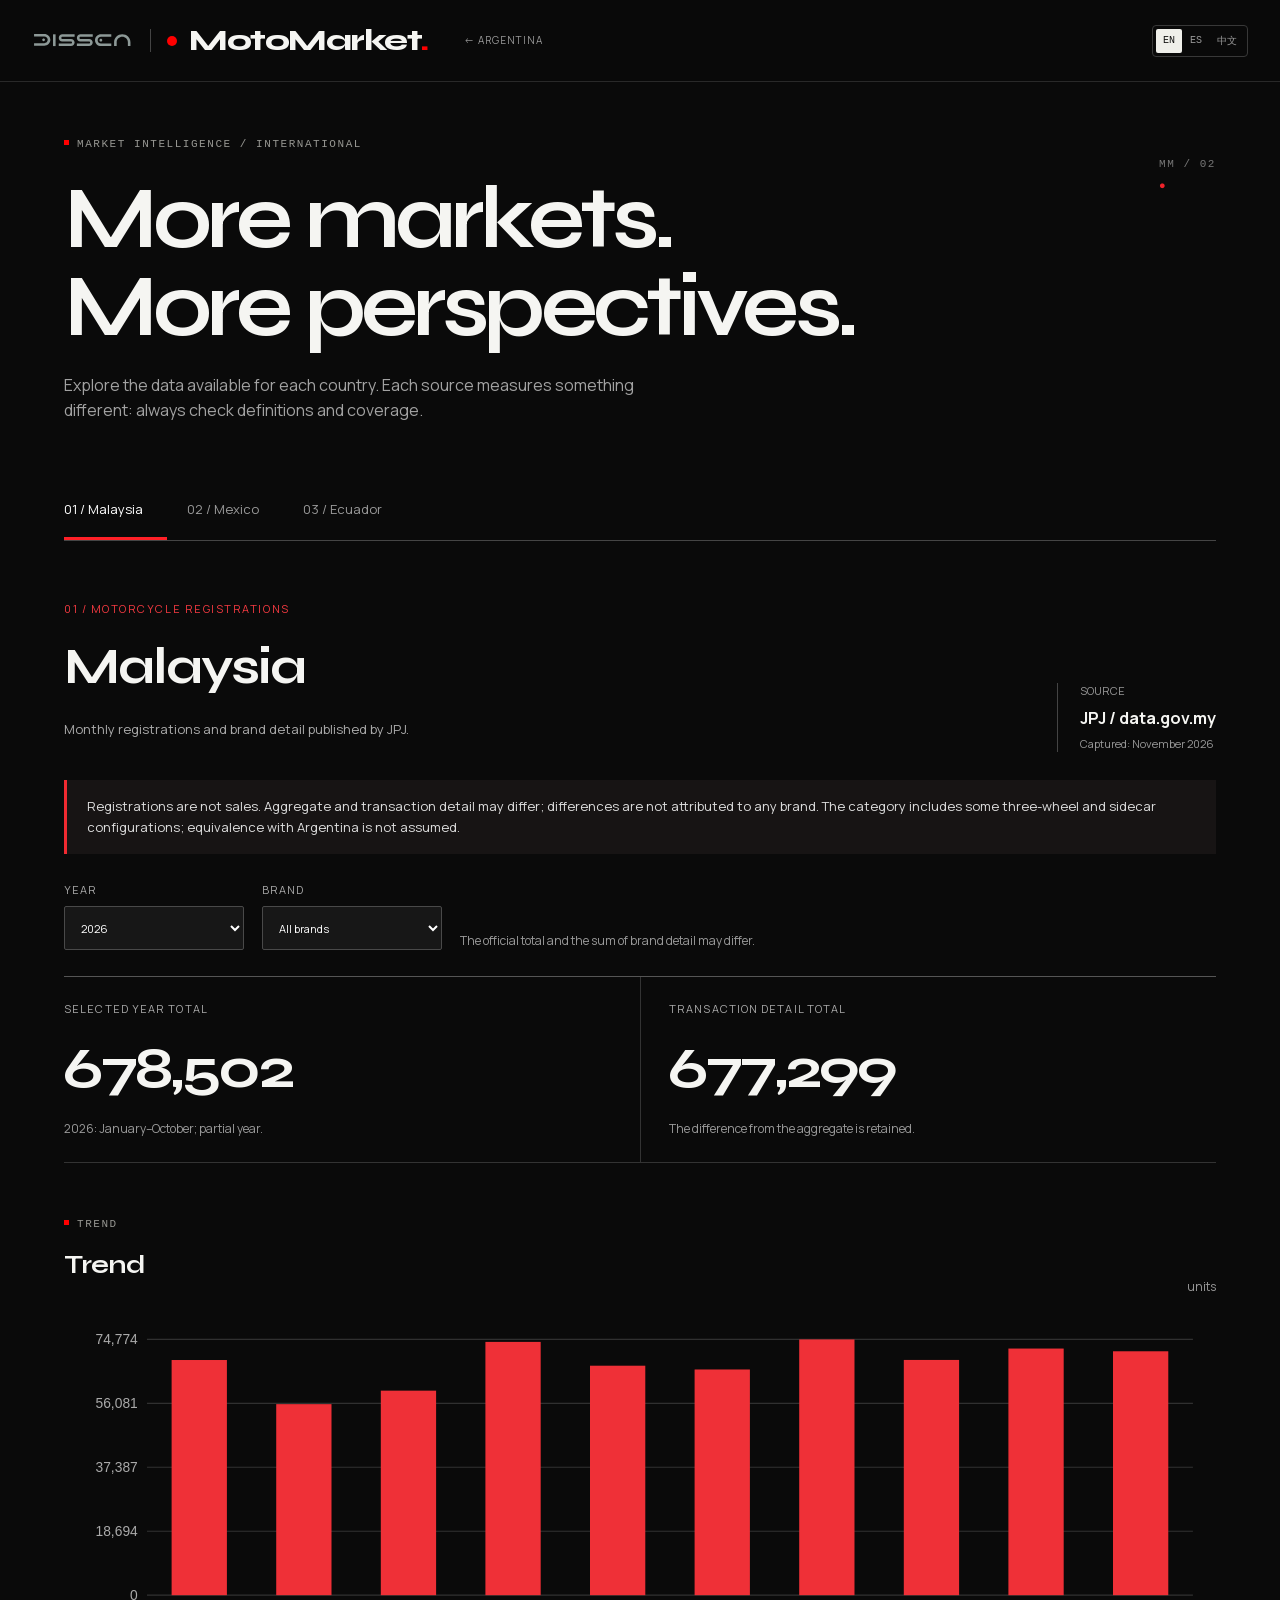
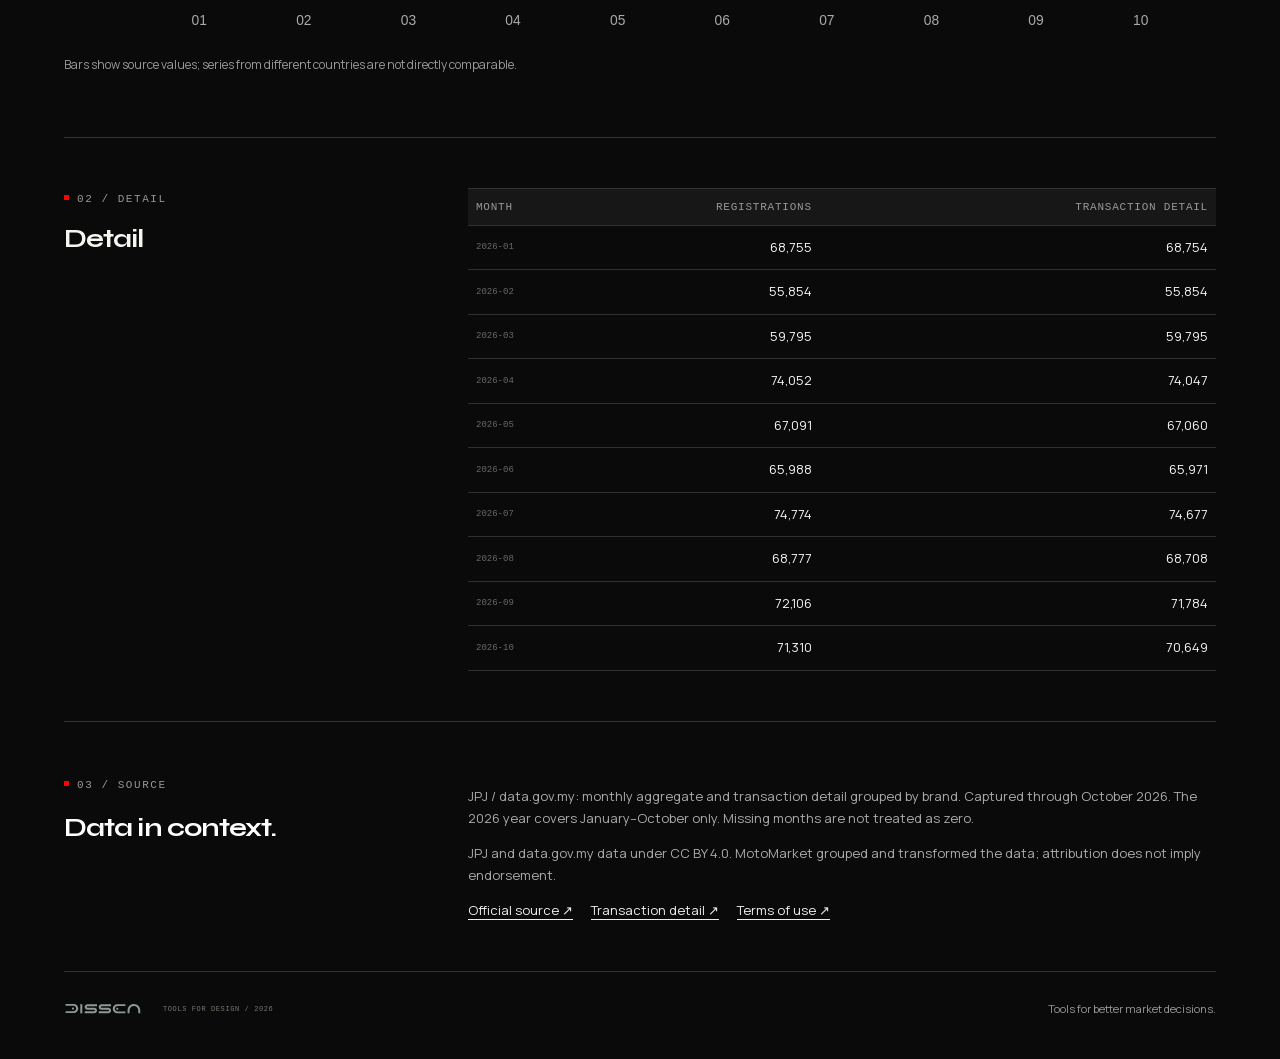
==== mercados/index.html @ bb4f79cc "Agregar mercados de Malasia, México y Ecuador" ====
<!doctype html>
<html lang="es"><head><meta charset="utf-8"><meta name="viewport" content="width=device-width, initial-scale=1"><meta name="theme-color" content="#0a0a0a"><title>MotoMarket · International markets</title><link rel="stylesheet" href="../app.css?v=20261104-argentina1"><link rel="stylesheet" href="markets.css?v=20261120-1"><link rel="icon" href="data:image/svg+xml,%3Csvg xmlns='http://www.w3.org/2000/svg' viewBox='0 0 64 64'%3E%3Ccircle cx='32' cy='32' r='18' fill='%23ff0000'/%3E%3C/svg%3E"></head>
<body><header class="topbar"><div class="brand-lockup"><img class="header-studio-logo" src="../dissen.svg" alt="Dissen Studio"><span class="brand-divider" aria-hidden="true"></span><a class="wordmark" id="homeLogo" href="../"><span class="brand-dot"></span><span>MotoMarket<span class="wordmark-period">.</span></span></a></div><nav class="primary-nav"><a id="back" href="../">← Argentina</a></nav><div class="top-actions"><div class="language" aria-label="Language"><button data-lang="en">EN</button><button data-lang="es">ES</button><button data-lang="zh">中文</button></div></div></header>
<main class="markets-shell"><a id="backMobile" class="back-mobile" href="../">← Argentina</a><div class="eyebrow" id="eyebrow"></div><div class="intro"><div><h1 id="headline"></h1><p id="intro"></p></div><span class="index">MM / 02<br><b>●</b></span></div><nav class="market-nav" aria-label="Markets"><button data-market="my">01 / Malaysia</button><button data-market="mx">02 / México</button><button data-market="ec">03 / Ecuador</button></nav>
<section class="market-head"><div><p class="market-kicker" id="marketKicker"></p><h2 id="marketTitle"></h2><p id="marketDescription"></p></div><div class="source-mark"><small id="sourceLabel"></small><strong id="sourceName"></strong><span id="coverage"></span></div></section>
<div class="notice" id="notice"></div><section class="control-row"><label for="year"><span id="yearLabel"></span><select id="year"></select></label><label id="brandControl" for="brand"><span id="brandLabel"></span><select id="brand"></select></label><div class="selection-note" id="selectionNote"></div></section>
<section class="metric-grid"><article><small id="metricLabel"></small><strong id="metricValue">—</strong><span id="metricSub"></span></article><article><small id="secondLabel"></small><strong id="secondValue">—</strong><span id="secondSub"></span></article></section>
<section class="graphic"><div class="section-heading"><div><span class="eyebrow" id="chartKicker"></span><h2 id="chartTitle"></h2></div><span id="chartUnit"></span></div><div class="chart-wrap"><svg id="chart" role="img" viewBox="0 0 1000 280" preserveAspectRatio="xMidYMid meet"></svg></div><p class="chart-note" id="chartNote"></p></section>
<section class="details"><div><span class="eyebrow" id="detailsKicker"></span><h2 id="tableTitle"></h2></div><div class="table-wrap"><table><thead id="tableHead"></thead><tbody id="tableBody"></tbody></table></div></section><section class="method"><div><span class="eyebrow" id="methodKicker"></span><h2 id="methodTitle"></h2></div><div><p id="methodText"></p><p id="licenseText"></p><div id="sourceLinks"></div></div></section><footer><span class="studio-signature"><img src="../dissen.svg" alt="Dissen Studio"><span>TOOLS FOR DESIGN / 2026</span></span><span id="footerText"></span></footer></main><script src="markets.js?v=20261120-1" defer></script></body></html>
---- app.css ----
/* MotoMarket / Dissen Studio. Based on the studio's Syne / Manrope and red / near-black tokens. */
@font-face{font-family:Syne;font-style:normal;font-weight:400 800;font-display:swap;src:url(fonts/Syne.woff2) format('woff2')}
@font-face{font-family:Manrope;font-style:normal;font-weight:300 800;font-display:swap;src:url(fonts/Manrope.woff2) format('woff2')}
:root{color-scheme:dark;--ink:#f5f5f2;--muted:#999996;--paper:#0a0a0a;--surface:#111;--line:#292929;--red:#ff0000;--green:#ff4444;--green-soft:#242020;--amber:#ccff00;--font:Manrope,-apple-system,BlinkMacSystemFont,sans-serif;--display:Syne,Arial,sans-serif;--mono:'SFMono-Regular',Consolas,monospace}
*{box-sizing:border-box}html{scroll-behavior:smooth;scroll-padding-top:100px}body{margin:0;background:var(--paper);font:13px/1.5 var(--font);color:var(--ink)}button,input,select{font:inherit}button,a,select,input{touch-action:manipulation}button{color:inherit;border:0;cursor:pointer}button:disabled{opacity:.4;cursor:default}a{color:inherit;text-decoration:none}button:focus-visible,a:focus-visible,input:focus-visible,select:focus-visible{outline:2px solid #ff5e5e;outline-offset:4px}::selection{background:#ff0000;color:white}
.topbar{height:82px;border-bottom:1px solid var(--line);display:flex;align-items:center;justify-content:space-between;padding:0 32px;gap:24px;background:#0a0a0af5;position:sticky;top:0;z-index:40}.wordmark{display:flex;align-items:center;gap:12px;white-space:nowrap;font:750 29px/1 var(--display);letter-spacing:-1.5px}.brand-dot{width:10px;height:10px;background:var(--red);border-radius:50%;display:block}.wordmark-period{color:var(--red)}.primary-nav{display:flex;align-items:center;height:100%;gap:28px;margin-right:auto;margin-left:42px;font-size:10px;color:#999}.primary-nav a{position:relative;display:grid;place-items:center;height:100%;text-transform:uppercase;letter-spacing:1px}.primary-nav a:hover,.primary-nav .current{color:white}.primary-nav .current:after{content:'';position:absolute;bottom:-1px;height:2px;background:var(--red);width:100%}.top-actions{display:flex;align-items:center;gap:24px}.market-tag{font:10px var(--mono);display:flex;align-items:center;gap:8px}.arg-flag{width:16px;height:10px;background:linear-gradient(#91c6e4 33%,#fff 33%,#fff 66%,#91c6e4 66%)}.ghost{background:none;padding:8px 0;font-size:10px;white-space:nowrap}.ghost:after{content:' ↗';color:#ff5555}.language{display:flex;border:1px solid #383838;border-radius:4px;padding:3px;gap:1px}.language button{background:transparent;color:#999;font:10px var(--mono);padding:5px 7px;border-radius:2px}.language button.active{background:#efefea;color:#111}
.app-shell{display:grid;grid-template-columns:238px minmax(0,1fr);max-width:1920px;margin:auto}.sidebar{padding:25px 22px 30px;background:#0e0e0e;border-right:1px solid var(--line);position:sticky;top:82px;height:calc(100dvh - 82px);overflow-y:auto;scrollbar-width:thin;scrollbar-color:#3e3e3e transparent;counter-reset:filter;align-self:start}.sidebar-index{font:9px var(--mono);color:#747474;display:flex;justify-content:space-between;letter-spacing:1px;margin-bottom:28px}.index-signal{color:var(--red);font-size:10px}.side-heading{display:flex;align-items:flex-start;justify-content:space-between;gap:12px}.side-heading h2{font:650 20px/1.15 var(--display);letter-spacing:-.5px;margin:0;max-width:130px}.text-button{background:none;color:#b7b7b2;font-size:10px;padding:3px 0;border-bottom:1px solid transparent}.text-button:hover{color:white;border-color:var(--red)}.side-heading .text-button{font-size:9px;margin-top:4px}.side-sub{color:#858583;font-size:10px;line-height:1.7;max-width:180px;margin:12px 0 25px}.filter-group{position:relative;padding-top:15px;margin:0 0 17px;border-top:1px solid #252525;counter-increment:filter}.filter-label{display:block;color:#aaa;font:9px var(--mono);text-transform:uppercase;letter-spacing:1.1px;margin-bottom:10px}.filter-label:before{content:'0' counter(filter) ' / ';color:#676767;margin-right:4px}.filter-period{display:grid;gap:6px}.filter-period label{font-size:9px;color:#777}input[type=month],.filter-trigger,.filter-group select,.cc-inputs input{border:1px solid #303030;border-radius:3px;background:#161616;color:#ddd;width:100%;padding:9px 10px;min-width:0;font-size:11px}.filter-trigger{display:flex;align-items:center;justify-content:space-between;gap:10px;text-align:left;min-height:38px}.filter-trigger:hover,input:hover,select:hover{border-color:#666}.filter-trigger[aria-expanded=true]{border-color:#ff3333}.filter-trigger span:first-child{white-space:nowrap;overflow:hidden;text-overflow:ellipsis}.filter-trigger .count{min-width:17px;text-align:center;color:#fff;background:#de1919;font:9px var(--mono);padding:3px;border-radius:2px}.filter-popup{position:absolute;top:78px;left:0;width:100%;z-index:30;background:#1b1b1b;border:1px solid #5d5d5d;box-shadow:0 14px 28px #0009;padding:9px;border-radius:3px}.filter-popup[hidden]{display:none}.filter-popup input[type=search]{width:100%;border:1px solid #444;background:#101010;padding:8px;color:white;border-radius:2px;font-size:10px;margin-bottom:7px}.clear-options{color:#ff7b7b;margin-bottom:5px}.option-list{max-height:220px;overflow:auto;scrollbar-width:thin}.filter-option{display:flex;align-items:flex-start;gap:7px;font-size:10px;padding:7px 2px;cursor:pointer}.filter-option:hover{background:#323232}.filter-option input{accent-color:var(--red);margin:1px 0 0}.option-hint{font:8px/1.5 var(--mono);color:#999;border-top:1px solid #333;margin-top:5px;padding-top:8px}.cc-inputs{display:grid;grid-template-columns:1fr 1fr;gap:7px;margin-top:7px}.cc-inputs input{padding:8px 7px;font-size:10px}.filter-period .text-button{text-align:left;margin-top:4px}.source-mini{border-top:1px solid #292929;margin-top:25px;padding-top:20px;font-size:9px;line-height:1.7;color:#81817f}.source-mini strong{font:10px var(--mono);color:#bbb}.source-mini a{font-size:9px;color:#ddd}.source-dot{display:inline-block;width:5px;height:5px;background:var(--red);border-radius:50%;margin-right:7px}
main{min-width:0;padding:36px 34px 0}.page-heading{display:flex;justify-content:space-between;align-items:flex-end;gap:20px;padding-bottom:27px;margin-bottom:20px;border-bottom:1px solid #4b4b48}.eyebrow,.section-kicker{font:9px/1.5 var(--mono);letter-spacing:1px;text-transform:uppercase;color:#979792}.eyebrow:before{content:'';display:inline-block;width:5px;height:5px;background:var(--red);margin-right:8px;vertical-align:2px}h1{font:650 clamp(35px,3.4vw,56px)/1.02 var(--display);letter-spacing:-1.8px;max-width:none;margin:17px 0 18px}.page-heading p{font-size:11px;color:#92928e;margin:0;max-width:350px}.snapshot{text-align:right;flex-shrink:0;min-width:140px;margin-bottom:3px}.snapshot-label{display:flex;align-items:center;justify-content:flex-end;gap:5px;color:#8e8e89;font:7px var(--mono);letter-spacing:.5px;margin-bottom:18px}.live-dot{display:inline-block;width:5px;height:5px;border-radius:50%;background:#ccff00}.snapshot small{display:block;font:8px var(--mono);letter-spacing:1px;color:#858580;margin-bottom:6px}.snapshot strong{font:600 14px var(--display);letter-spacing:-.3px}.query-toolbar{display:flex;align-items:center;gap:12px;min-height:26px;margin-bottom:14px}.query-chips{display:flex;gap:6px;align-items:center;flex-wrap:wrap;flex:1}.chip{display:inline-flex;align-items:center;gap:7px;background:#222;border:1px solid #393939;padding:5px 8px;border-radius:2px;font-size:9px;color:#ddd}.chip.period{border-color:#555;color:#f6f6f3;font:9px var(--mono);padding:7px 9px;background:transparent}.chip button{background:none;padding:0 0 0 4px;font-size:13px;line-height:1;color:#ff6868}.chip button:hover{color:white}#queryStatus{font:8px var(--mono);color:#888;white-space:nowrap}.coverage-note{background:#15180d;border-left:2px solid #809628;padding:9px 11px;display:flex;align-items:center;gap:9px;color:#a6b28c;font-size:9px;margin-bottom:15px}.coverage-note[hidden]{display:none}.note-symbol{font:10px var(--mono);color:#ccff00}.error{padding:14px;border:1px solid #ac2929;background:#311212;color:#ffabab;font-size:12px}.error[hidden]{display:none}
.kpi-grid{display:grid;grid-template-columns:1.35fr 1fr 1fr 1fr;border-block:1px solid #333;margin:22px 0 31px}.kpi{padding:19px 18px 18px;border-right:1px solid #303030;min-width:0;position:relative;min-height:125px}.kpi:first-child{padding-left:0}.kpi:last-child{border:0;padding-right:0}.kpi>span{font:9px/1.45 var(--mono);color:#b2b2ad;display:block;min-height:27px;max-width:180px}.kpi>strong{display:block;font:600 clamp(28px,3vw,45px)/1.1 var(--display);letter-spacing:-1.8px;margin:7px 0 11px;font-variant-numeric:lining-nums tabular-nums;white-space:nowrap}.kpi.primary>strong{font-size:clamp(38px,4vw,62px);color:white;letter-spacing:-2.8px;margin-top:-3px}.kpi.primary:before{content:'';position:absolute;top:-1px;left:0;width:42px;height:3px;background:var(--red)}.kpi small{display:block;font-size:8px;line-height:1.6;color:#83837e;max-width:170px}.positive,.up{color:#ccff00}.negative,.down{color:#ff6978}
.panel{background:var(--surface);border:1px solid #292929;border-radius:4px;padding:22px 24px;min-width:0}.panel-heading{display:flex;justify-content:space-between;align-items:center;gap:15px}.panel h2{font:600 21px/1.15 var(--display);letter-spacing:-.5px;margin:7px 0 0}.section-kicker{font-size:8px;color:#858580}.trend-panel{border:0;border-top:1px solid #444;border-radius:0;background:transparent;padding:24px 0 19px}.trend-panel .section-kicker{color:#e1e1d9}.trend-panel .section-kicker:before{content:'';display:inline-block;background:#ff0000;width:6px;height:6px;margin-right:7px}.chart-controls{display:flex;align-items:center;gap:6px}select{border:1px solid #3c3c3c;background:#161616;border-radius:3px;padding:7px 9px;color:#c5c5be;font-size:10px;cursor:pointer;max-width:100%}.segment{display:flex;align-items:center;border:1px solid #3c3c3c;border-radius:3px;padding:2px;white-space:nowrap}.segment button{background:transparent;color:#999;font-size:9px;padding:6px 9px;border-radius:1px}.segment button.active{background:#eee;color:#111}.trend-meta{display:flex;align-items:center;justify-content:space-between;gap:12px;margin:24px 0 9px}.legend{display:flex;align-items:center;gap:16px;flex-wrap:wrap}.legend-item{display:flex;align-items:center;gap:6px;font-size:9px;color:#b4b4ad}.legend-item i{width:12px;height:2px;display:block}.compare{font-size:9px;color:#aaa;display:flex;align-items:center;gap:4px;white-space:nowrap}.compare input{accent-color:#ff3333;width:12px;height:12px}.trend-chart{height:292px;width:100%;position:relative}.trend-chart svg{display:block;width:100%;height:100%;overflow:visible}.axis-label{font:8px var(--mono);fill:#888880}.grid-line{stroke:#2b2b2b;stroke-width:1}.chart-hit:hover,.chart-hit:focus{fill:#fff;fill-opacity:.035;outline:none}.chart-footer{display:flex;justify-content:space-between;gap:20px;color:#777770;font-size:8px;padding-top:17px;border-top:1px solid #292929}.trend-panel{position:relative}.chart-tooltip{position:absolute;z-index:10;background:#ededdf;color:#111;padding:14px 16px;border:1px solid #fff;border-radius:3px;min-width:200px;max-width:240px;font-size:10px;pointer-events:none;box-shadow:0 9px 25px #0008}.chart-tooltip[hidden]{display:none}.chart-tooltip strong{display:block;font:600 12px var(--display);margin-bottom:9px}.chart-tooltip span{display:flex;justify-content:space-between;gap:18px;margin:4px 0;font-variant-numeric:tabular-nums}.chart-tooltip b{font-weight:650}
.distribution-grid{display:grid;grid-template-columns:1fr 1fr;gap:18px;margin:15px 0 28px}.distribution-grid .panel{border:0;border-radius:0;background:#111;padding:23px 23px 26px;border-top:1px solid #4b4b48}.distribution-grid .panel h2{font-size:20px;max-width:230px}.panel-caption{font-size:9px;color:#777773;margin:12px 0 25px}.bars{display:flex;flex-direction:column;gap:19px;min-height:264px}.bar-row{display:block;width:100%;padding:0;background:none;text-align:left}.bar-label{display:flex;justify-content:space-between;gap:14px;align-items:baseline;margin-bottom:9px;color:#cacac3;font-size:10px}.bar-label>span:first-child{max-width:57%;white-space:nowrap;overflow:hidden;text-overflow:ellipsis}.bar-label b{font:11px var(--mono);color:#eee;white-space:nowrap}.bar-label em{font-style:normal;font:8px var(--mono);color:#88877f;margin-left:10px;min-width:32px;display:inline-block;text-align:right}.bar-track{display:block;height:3px;background:#30302d;overflow:hidden}.bar-fill{height:100%;display:block;background:#eb3636;transition:width .2s}.bar-row:hover .bar-label{color:white}.bar-row:hover .bar-fill{filter:brightness(1.4)}.bar-row.selected .bar-label>span:first-child:before{content:'↳ ';color:#ff3333}.bar-row.selected .bar-track{height:4px}
.ranking-panel{border-radius:0;border:0;border-top:1px solid #4b4b48;background:none;padding:24px 0;margin-bottom:30px}.outline{background:transparent;border:1px solid #555;border-radius:3px;padding:10px 13px;font-size:9px;color:#ddd}.outline:hover{border-color:#ff4444;background:#251616}.table-toolbar{display:flex;justify-content:space-between;align-items:center;gap:18px;margin:25px 0 12px}.table-toolbar input{background:#151515;border:1px solid #333;padding:11px 13px;border-radius:3px;font-size:10px;width:290px;max-width:68%;color:#ddd}.table-toolbar span{font:8px var(--mono);color:#818179}.table-scroll{overflow:auto;scrollbar-width:thin;scrollbar-color:#444 transparent}table{width:100%;border-collapse:collapse;text-align:left;white-space:nowrap;font-size:10px}th{font:8px var(--mono);letter-spacing:.4px;text-transform:uppercase;color:#a6a69e;padding:14px 9px;background:#171717;border-block:1px solid #333}th button{background:none;color:inherit;padding:0;font:inherit;letter-spacing:inherit;text-transform:inherit}td{padding:15px 9px;border-bottom:1px solid #282828}td:first-child{font:9px var(--mono);color:#686863;width:36px}td.model{font:600 12px var(--display);max-width:260px;overflow:hidden;text-overflow:ellipsis}td.model button{background:none;padding:0;font:inherit;text-align:left}td.model button:hover{color:#ff6262}td.muted{font-size:9px;color:#8d8d86}.number{text-align:right;font-variant-numeric:tabular-nums}.number:not(th){font-family:var(--mono);font-size:10px}.rank-share i{display:inline-block;width:30px;height:2px;margin-left:7px;background:#333;vertical-align:middle}.rank-share i b{display:block;height:100%;background:#e84949}.rank-share span{min-width:35px;display:inline-block;color:#b4b4ac}.table-footer{display:flex;justify-content:space-between;align-items:center;gap:20px;padding-top:16px}.table-footer small{font-size:8px;color:#82827b}.table-footer .text-button{white-space:nowrap}
.methodology{display:grid;grid-template-columns:1fr 1.6fr;gap:40px;border-top:1px solid #3e3e3a;padding:28px 0 40px}.methodology h2{font:500 28px/1.15 var(--display);letter-spacing:-.8px;max-width:250px;margin:12px 0 0}.methodology p{font-size:10px;color:#8f8f88;line-height:1.9;margin:0 0 11px}.data-facts{display:flex;flex-wrap:wrap;gap:10px 23px;margin-top:20px;font:8px var(--mono);color:#aaa99f}footer{border-top:1px solid #343431;display:flex;justify-content:space-between;align-items:center;gap:20px;padding:24px 0 28px;color:#83837c;font-size:9px}.studio-signature{display:flex;align-items:center;gap:20px}.studio-signature img{width:79px;height:auto;display:block}.studio-signature>span{font:7px var(--mono);letter-spacing:.6px;color:#77776f}.sr-only{position:absolute;width:1px;height:1px;padding:0;margin:-1px;overflow:hidden;clip:rect(0,0,0,0);white-space:nowrap;border:0}.empty{display:grid;place-items:center;min-height:160px;color:#888;font-size:11px}.loading main{opacity:.6;transition:opacity .15s}#queryStatus::before{content:'●';color:#ccff00;display:inline-block;font-size:7px;margin-right:6px}.loading #queryStatus::before{color:#ff3333;animation:pulse .9s infinite}#toast{position:fixed;bottom:24px;left:50%;transform:translateX(-50%);background:#edeee3;color:#111;max-width:90vw;padding:13px 20px;border-radius:3px;z-index:60;font-size:11px;opacity:0;pointer-events:none;transition:opacity .2s}#toast.visible{opacity:1}#mobileFilters,.mobile-close{display:none}@keyframes pulse{50%{opacity:.2}}
@media(min-width:1600px){.app-shell{grid-template-columns:268px minmax(0,1fr)}main{padding:42px 54px 0}.sidebar{padding-inline:28px}.topbar{padding-inline:42px}.page-heading{padding-bottom:32px}.trend-chart{height:320px}.kpi.primary>strong{font-size:65px}}
@media(max-width:1160px){.primary-nav{margin-left:5px;gap:19px}.top-actions{gap:16px}.app-shell{grid-template-columns:215px minmax(0,1fr)}.sidebar{padding-inline:17px}main{padding:30px 25px 0}.topbar{padding-inline:24px}.trend-panel .panel-heading{align-items:flex-start;flex-direction:column;gap:17px}.kpi>strong{font-size:30px}.kpi.primary>strong{font-size:42px}.kpi{padding-inline:13px}.kpi>span{font-size:8px}.panel{padding:20px}.distribution-grid .panel{padding:20px 17px}.distribution-grid .panel h2{font-size:18px}.distribution-grid .panel-heading{align-items:flex-start}.bar-label b{font-size:10px}.bar-label em{font-size:7px;margin-left:5px}.snapshot{min-width:120px}.page-heading p{font-size:10px}.table-scroll{margin-inline:-2px}.rank-share i{display:none}}
@media(max-width:800px){.app-shell{display:block}.sidebar{position:fixed;top:0;left:0;bottom:0;width:300px;height:100dvh;transform:translateX(-105%);transition:transform .2s;z-index:55;padding:24px;box-shadow:15px 0 70px #000a}.sidebar.open{transform:translateX(0)}.sidebar-index{margin-bottom:22px}.side-heading h2{max-width:180px;font-size:22px}.side-sub{max-width:230px}.mobile-close{display:block;position:absolute;top:17px;right:20px}.mobile-close button{background:#232323;border:1px solid #555;padding:7px 10px;font-size:9px;border-radius:3px}.sidebar-index .index-signal{display:none}.filter-popup{top:76px}.filter-option{font-size:12px}.option-list{max-height:240px}#mobileFilters{display:block}.topbar{height:70px;padding-inline:22px}.wordmark{font-size:25px}.primary-nav{gap:16px;margin-left:8px;font-size:8px}.top-actions{gap:13px}.market-tag{display:none}.ghost{font-size:9px}main{padding:30px 24px 0}.page-heading{margin-bottom:18px;gap:15px}h1{font-size:52px;letter-spacing:-2px}.eyebrow{font-size:8px}.snapshot strong{font-size:13px}.query-toolbar{flex-wrap:wrap;gap:9px}.query-chips{flex:1}.coverage-note{font-size:9px}.kpi-grid{grid-template-columns:1.35fr 1fr 1fr 1fr}.kpi>strong{font-size:31px}.kpi.primary>strong{font-size:43px}.kpi small{font-size:7px}.kpi{min-height:123px;padding-block:17px}.panel h2{font-size:22px}.trend-panel .panel-heading{flex-direction:row;align-items:center;flex-wrap:wrap}.chart-controls{width:100%}.trend-chart{height:275px}.distribution-grid{gap:17px}.methodology{gap:25px}.methodology h2{font-size:25px}}
@media(max-width:560px){.topbar{height:66px;padding-inline:16px}.wordmark{font-size:24px;gap:8px;letter-spacing:-1px}.brand-dot{width:7px;height:7px}.primary-nav,.ghost{display:none}.top-actions{gap:7px}.language{padding:2px}.language button{padding:5px 6px}main{padding:27px 17px 0}.page-heading{display:block;position:relative;padding-bottom:25px}h1{font-size:46px;line-height:1;letter-spacing:-1.7px;max-width:12ch;margin-top:21px}.page-heading .eyebrow{font-size:7px;max-width:80%}.page-heading p{font-size:10px;max-width:240px;line-height:1.7}.snapshot{position:absolute;right:0;bottom:24px;min-width:0;max-width:105px}.snapshot-label{font-size:6px;margin-bottom:8px;letter-spacing:0}.snapshot strong{font-size:10px}.snapshot small{font-size:6px;letter-spacing:.5px;margin-bottom:3px}.live-dot{width:4px;height:4px}.query-toolbar{margin-bottom:16px}#queryStatus{width:100%;text-align:right;font-size:7px}.chip.period{font-size:8px}.chip{font-size:8px}#mobileFilters{font-size:9px;padding:8px 11px}.coverage-note{font-size:8px;padding:9px;line-height:1.7;margin-bottom:18px}.kpi-grid{grid-template-columns:1fr 1fr;margin:0 0 25px;border-bottom:0}.kpi{padding:17px 13px 18px;min-height:122px;border-bottom:1px solid #333}.kpi:first-child{padding-left:0}.kpi:nth-child(2){border-right:0}.kpi:nth-child(3){padding-left:0}.kpi:last-child{padding-left:13px;padding-right:0;border-bottom:1px solid #333}.kpi>span{font-size:8px;min-height:20px}.kpi>strong{font-size:37px;margin-block:8px}.kpi.primary>strong{font-size:44px;margin-top:4px;letter-spacing:-1.8px}.kpi small{font-size:7px}.kpi.primary>strong+.kpi small{max-width:130px}.panel h2{font-size:21px}.section-kicker{font-size:7px}.trend-panel{padding-top:20px}.chart-controls{gap:5px;justify-content:space-between}.chart-controls select{font-size:9px;padding:7px;max-width:135px}.segment button{font-size:8px;padding:6px 7px}.trend-meta{align-items:flex-start;gap:10px;margin-top:20px}.legend{gap:8px;max-width:72%}.legend-item{font-size:8px}.legend-item i{width:9px}.compare{font-size:8px;gap:2px}.compare input{width:10px;height:10px}.trend-chart{height:248px}.axis-label{font-size:7px}.chart-footer{font-size:7px;line-height:1.7}.chart-footer>span:last-child{display:none}.distribution-grid{grid-template-columns:1fr;gap:20px;margin:10px 0 23px}.distribution-grid .panel{padding:20px 18px 24px}.distribution-grid .panel h2{font-size:22px;max-width:220px}.panel-caption{font-size:8px;margin-bottom:24px}.bars{min-height:260px;gap:19px}.bar-label{font-size:10px}.bar-label b{font-size:11px}.bar-label em{font-size:8px;margin-left:10px}.ranking-panel{padding-top:23px;margin-bottom:14px}.ranking-panel .panel-heading{gap:10px;align-items:center}.ranking-panel .panel-heading h2{font-size:20px;max-width:220px}.outline{font-size:8px;padding:8px 10px}.table-toolbar{margin-top:20px;gap:12px}.table-toolbar input{font-size:9px;max-width:65%;padding:10px}.table-toolbar span{font-size:7px}.table-scroll{margin-inline:-17px;padding-inline:17px}td{padding-block:15px}.table-footer{gap:15px;align-items:flex-start}.table-footer small{font-size:7px;max-width:70%}.methodology{grid-template-columns:1fr;gap:21px;padding-top:25px}.methodology h2{max-width:290px;font-size:29px}.methodology p{font-size:9px}.data-facts{font-size:7px;gap:10px 18px}footer{gap:20px;padding-block:20px;font-size:7px;align-items:flex-start}.studio-signature{display:block}.studio-signature img{width:72px;margin-bottom:10px}.studio-signature>span{font-size:6px}footer>span:last-child{max-width:140px;text-align:right;line-height:1.8}}
@media(prefers-reduced-motion:reduce){html{scroll-behavior:auto}*{animation:none!important;transition:none!important}}@media print{:root{color-scheme:light;--paper:#fff;--ink:#111;--muted:#555;--line:#ccc;--surface:white}body{background:white;color:#111}.topbar,.sidebar,.query-toolbar,.chart-controls,.compare,footer,#toast{display:none}.app-shell{display:block}main{padding:0}.panel{break-inside:avoid}.page-heading h1{font-size:34px}.kpi>strong,.kpi.primary>strong{color:#111}.kpi>span,.kpi small,.methodology p,.bar-label,.bar-label b,.table-toolbar span,td.muted{color:#555}.table-scroll{overflow:visible}.chart-footer{color:#555}.methodology{break-before:page}}
/* Keep source-date metadata clear of the headline on narrow screens. */
@media(max-width:800px){.sidebar{visibility:hidden}.sidebar.open{visibility:visible}}
@media(max-width:560px){.snapshot{position:static;display:flex;align-items:center;justify-content:space-between;max-width:none;width:100%;min-width:0;text-align:right;margin:22px 0 0;gap:12px}.snapshot-label{margin:0;font-size:7px}.snapshot>div:last-child{display:flex;align-items:center;gap:8px}.snapshot small{margin:0;font-size:6px}.snapshot strong{font:9px var(--mono)}}

/* Explicit annual navigation; populated from the active dataset manifest. */
.year-label{display:block;font-size:10px;color:#bcbcb5;margin-bottom:7px}.filter-group .year-select{font-size:13px;font-weight:650;border-color:#a33131;padding:10px}.year-coverage{font:8px/1.5 var(--mono);color:#99998d;margin:8px 0 15px}

/* Dissen / MotoMarket co-brand, including narrow WeChat viewports. */
.brand-lockup{display:flex;align-items:center;gap:16px;flex-shrink:0}.header-studio-logo{width:102px;height:auto;display:block}.brand-divider{height:23px;border-left:1px solid #444}.primary-nav{margin-left:12px}html[lang="zh-CN"]{font-family:Manrope,"PingFang SC","Microsoft YaHei",sans-serif}html[lang="zh-CN"] h1{letter-spacing:0;line-height:1.18}html[lang="zh-CN"] .eyebrow,html[lang="zh-CN"] .section-kicker{letter-spacing:1px}
@media(max-width:1160px){.primary-nav{display:none}}
@media(max-width:560px){.brand-lockup{gap:9px}.header-studio-logo{width:62px}.brand-divider{height:18px}.wordmark{font-size:20px;gap:5px}.topbar{padding-inline:12px;gap:8px}.language button{padding:5px}.language button[data-lang="zh"]{font-family:inherit}html[lang="zh-CN"] h1{font-size:38px}.top-actions{flex-shrink:0}}
---- mercados/markets.css ----
.markets-shell{max-width:1350px;margin:auto;padding:54px clamp(20px,5vw,78px) 0}.intro{display:flex;justify-content:space-between;gap:20px;align-items:start}.intro h1{font-family:Syne,sans-serif;font-size:clamp(42px,7vw,88px);letter-spacing:-.055em;line-height:1;margin:22px 0}.intro p{max-width:620px;color:#a2a2a2;font-size:16px;line-height:1.6}.index{font:11px monospace;letter-spacing:.14em;line-height:2;color:#777}.index b{color:#ef222a}.market-nav{display:flex;gap:0;border-bottom:1px solid #454545;margin:42px 0 48px;overflow-x:auto}.market-nav button{background:none;border:0;color:#999;padding:18px 24px 18px 0;margin-right:20px;white-space:nowrap;font-size:13px;cursor:pointer;border-bottom:3px solid transparent}.market-nav button.active{color:#fff;border-color:#ff2027}.market-head{display:flex;justify-content:space-between;gap:24px;align-items:flex-end}.market-head h2{font-family:Syne,sans-serif;font-size:clamp(32px,4vw,52px);letter-spacing:-.035em;margin:10px 0}.market-head p{color:#aaa;max-width:720px;line-height:1.6}.market-kicker,.eyebrow{letter-spacing:.14em;text-transform:uppercase;font-size:11px}.market-kicker{color:#f63a41!important}.source-mark{border-left:1px solid #444;padding:0 0 0 22px;display:grid;gap:6px;min-width:145px}.source-mark small,.source-mark span{font-size:11px;color:#999}.source-mark strong{font-size:16px}.notice{border-left:3px solid #f12a31;background:#171414;color:#ddd;padding:16px 20px;margin:28px 0;line-height:1.6;font-size:13px}.control-row{display:flex;flex-wrap:wrap;gap:18px;align-items:end;margin-bottom:26px}.control-row label{display:grid;gap:8px;min-width:180px;font-size:11px;color:#aaa;text-transform:uppercase;letter-spacing:.1em}.control-row select{font:inherit;letter-spacing:normal;text-transform:none;color:#fff;background:#171717;border:1px solid #494949;border-radius:2px;min-height:44px;padding:0 12px}.selection-note{color:#999;font-size:12px;line-height:1.5;max-width:550px}.metric-grid{display:grid;grid-template-columns:1fr 1fr;border-top:1px solid #555;border-bottom:1px solid #333}.metric-grid article{padding:24px 20px 24px 0;display:grid;gap:8px}.metric-grid article+article{border-left:1px solid #333;padding-left:28px}.metric-grid small{color:#aaa;text-transform:uppercase;font-size:11px;letter-spacing:.1em}.metric-grid strong{font-family:Syne,sans-serif;font-size:clamp(30px,4.5vw,58px);letter-spacing:-.04em}.metric-grid span{color:#999;font-size:12px}.graphic,.details{padding:50px 0;border-bottom:1px solid #333}.section-heading{display:flex;justify-content:space-between;align-items:end;gap:16px}.section-heading h2,.details h2,.method h2{font-family:Syne,sans-serif;letter-spacing:-.035em;font-size:26px;margin:12px 0}.section-heading>span,.chart-note{color:#999;font-size:12px}.chart-wrap{overflow:auto;margin-top:25px}.chart-wrap svg{min-width:610px;width:100%;height:auto;display:block}.chart-wrap text{fill:#aaa;font:12px sans-serif}.chart-wrap .grid{stroke:#303030}.chart-note{line-height:1.6}.details{display:grid;grid-template-columns:minmax(180px,1fr) 2fr;gap:30px}.table-wrap{overflow:auto;max-height:580px}table{width:100%;border-collapse:collapse;font-size:13px}th,td{padding:12px 8px;border-bottom:1px solid #303030;text-align:right;white-space:nowrap}th{color:#999;font-size:11px;text-transform:uppercase;letter-spacing:.07em}th:first-child,td:first-child{text-align:left}.method{display:grid;grid-template-columns:1fr 2fr;gap:30px;padding:50px 0;color:#aaa;line-height:1.7;font-size:13px}.method h2{color:#fff}.method a{color:#eee;text-decoration:underline;text-underline-offset:4px;margin-right:18px}footer{border-top:1px solid #333;padding:28px 0 40px;display:flex;justify-content:space-between;gap:20px;color:#999;font-size:11px}footer img{width:75px}.error{color:#ff7171}@media(max-width:720px){.markets-shell{padding-top:36px}.topbar .primary-nav{display:block}.market-nav{margin:26px 0 32px}.market-head{display:block}.source-mark{margin-top:24px}.metric-grid article+article{padding-left:16px}.metric-grid strong{font-size:30px}.details,.method{grid-template-columns:1fr}.details{gap:8px}.index{display:none}.control-row label{min-width:145px;flex:1}footer{flex-wrap:wrap}}

[hidden]{display:none!important}

.back-mobile{display:none;color:#bbb;font-size:12px;margin-bottom:22px}@media(max-width:800px){.topbar{gap:8px;padding-inline:12px}.topbar .brand-lockup{gap:8px}.topbar .header-studio-logo{width:62px}.topbar .wordmark{font-size:20px;gap:6px}.topbar .primary-nav{display:none}.topbar .top-actions{margin-left:auto;gap:0}.back-mobile{display:inline-block}}
.intro>div{min-width:0}.intro h1{overflow-wrap:anywhere}@media(max-width:350px){.topbar .header-studio-logo{width:42px}.topbar .brand-lockup{gap:5px}.topbar .wordmark{font-size:13px;letter-spacing:-.4px;gap:3px}.topbar .brand-dot{width:5px;height:5px}.topbar .brand-divider{height:14px}.topbar .language button{padding:4px}.markets-shell{padding-inline:14px}.intro h1{font-size:34px}.metric-grid strong{font-size:23px}}
@media(max-width:350px){.topbar .header-studio-logo{width:34px}.topbar .wordmark{font-size:11px}.topbar{gap:4px;padding-inline:7px}}
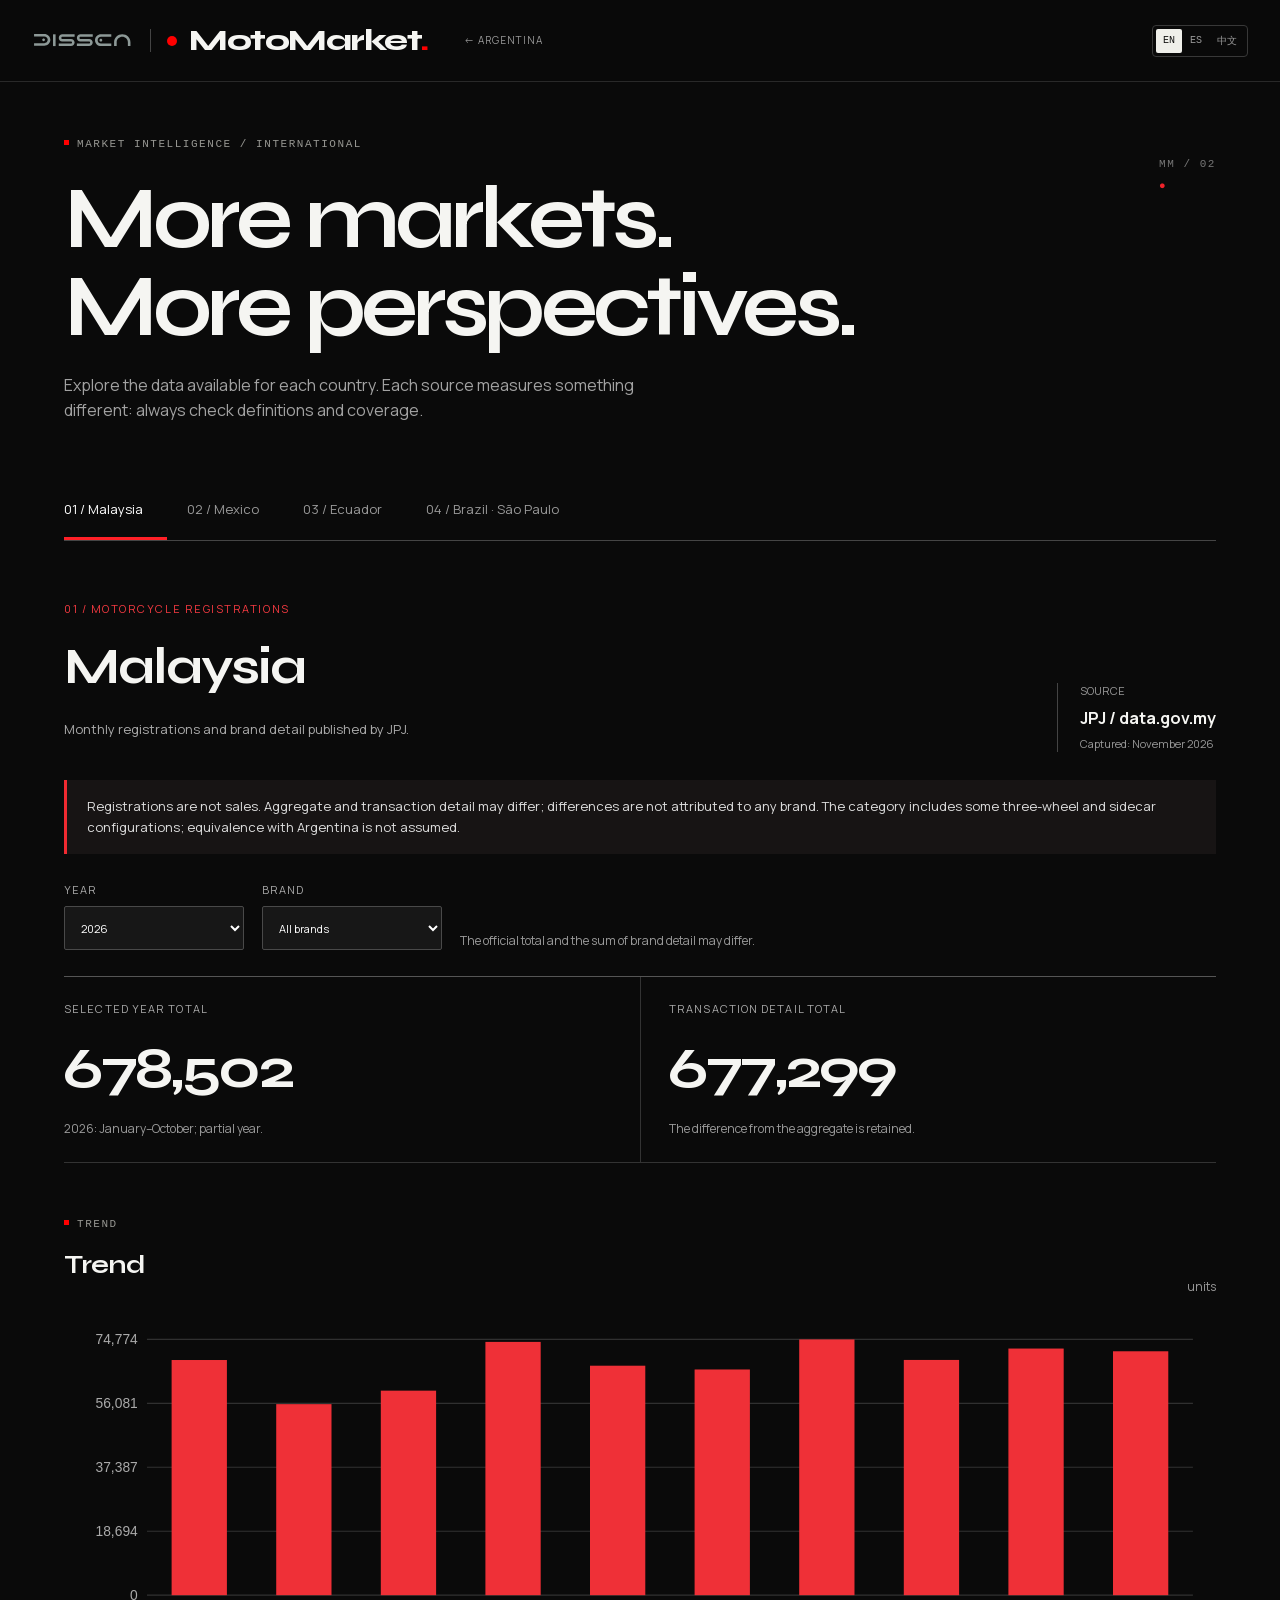
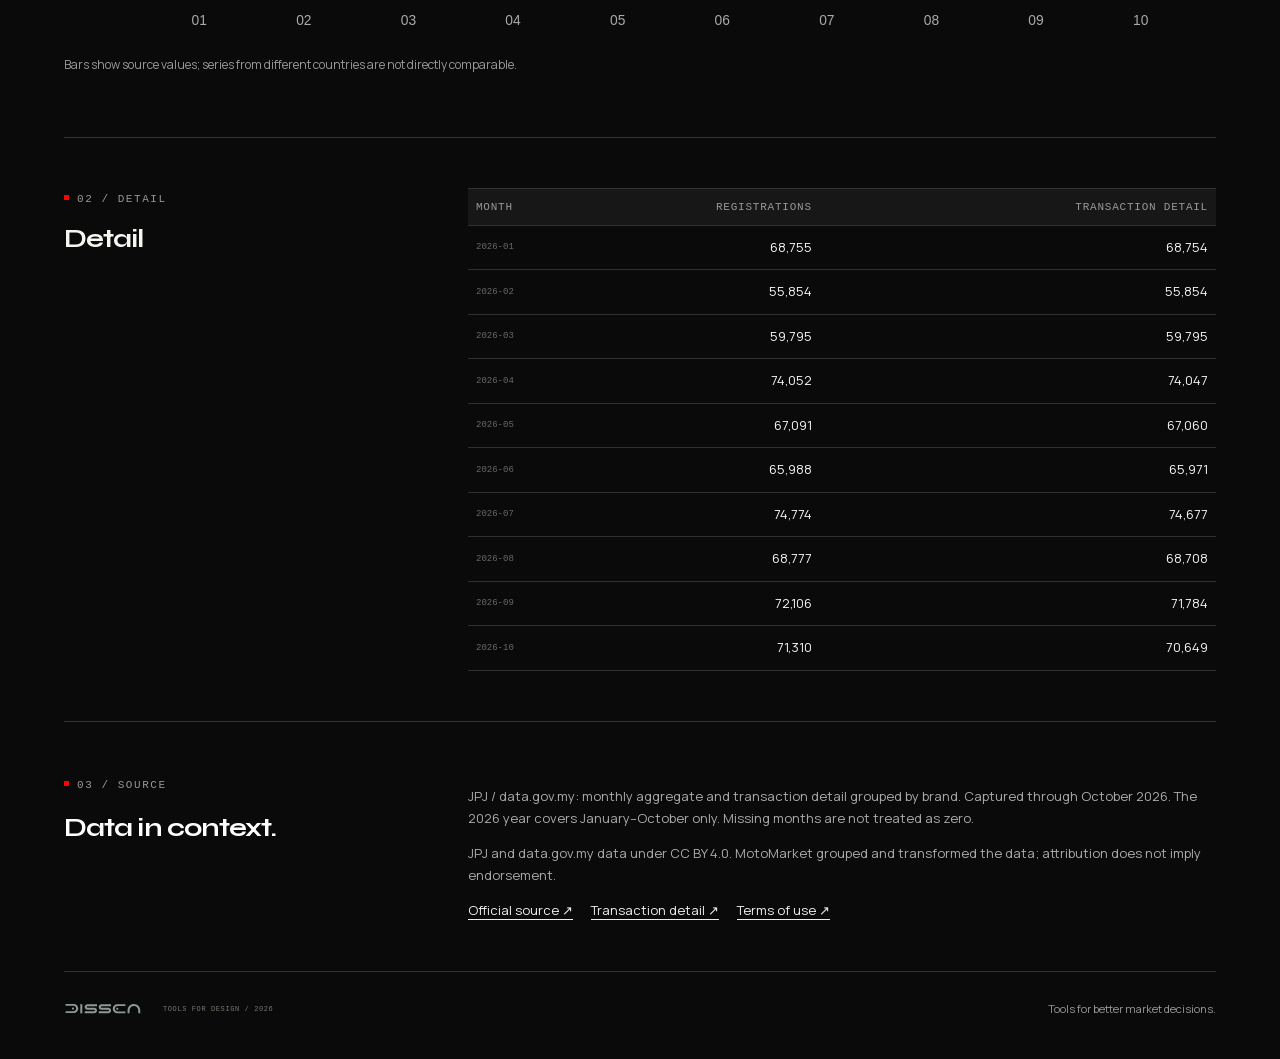
==== commit 660ee7f4: "Agregar parque registrado de São Paulo" ====
--- a/mercados/index.html
+++ b/mercados/index.html
@@ -1,9 +1,9 @@
 <!doctype html>
-<html lang="es"><head><meta charset="utf-8"><meta name="viewport" content="width=device-width, initial-scale=1"><meta name="theme-color" content="#0a0a0a"><title>MotoMarket · International markets</title><link rel="stylesheet" href="../app.css?v=20261104-argentina1"><link rel="stylesheet" href="markets.css?v=20261120-1"><link rel="icon" href="data:image/svg+xml,%3Csvg xmlns='http://www.w3.org/2000/svg' viewBox='0 0 64 64'%3E%3Ccircle cx='32' cy='32' r='18' fill='%23ff0000'/%3E%3C/svg%3E"></head>
+<html lang="es"><head><meta charset="utf-8"><meta name="viewport" content="width=device-width, initial-scale=1"><meta name="theme-color" content="#0a0a0a"><title>MotoMarket · International markets</title><link rel="stylesheet" href="../app.css?v=20261104-argentina1"><link rel="stylesheet" href="markets.css?v=20261121-br1"><link rel="icon" href="data:image/svg+xml,%3Csvg xmlns='http://www.w3.org/2000/svg' viewBox='0 0 64 64'%3E%3Ccircle cx='32' cy='32' r='18' fill='%23ff0000'/%3E%3C/svg%3E"></head>
 <body><header class="topbar"><div class="brand-lockup"><img class="header-studio-logo" src="../dissen.svg" alt="Dissen Studio"><span class="brand-divider" aria-hidden="true"></span><a class="wordmark" id="homeLogo" href="../"><span class="brand-dot"></span><span>MotoMarket<span class="wordmark-period">.</span></span></a></div><nav class="primary-nav"><a id="back" href="../">← Argentina</a></nav><div class="top-actions"><div class="language" aria-label="Language"><button data-lang="en">EN</button><button data-lang="es">ES</button><button data-lang="zh">中文</button></div></div></header>
-<main class="markets-shell"><a id="backMobile" class="back-mobile" href="../">← Argentina</a><div class="eyebrow" id="eyebrow"></div><div class="intro"><div><h1 id="headline"></h1><p id="intro"></p></div><span class="index">MM / 02<br><b>●</b></span></div><nav class="market-nav" aria-label="Markets"><button data-market="my">01 / Malaysia</button><button data-market="mx">02 / México</button><button data-market="ec">03 / Ecuador</button></nav>
+<main class="markets-shell"><a id="backMobile" class="back-mobile" href="../">← Argentina</a><div class="eyebrow" id="eyebrow"></div><div class="intro"><div><h1 id="headline"></h1><p id="intro"></p></div><span class="index">MM / 02<br><b>●</b></span></div><nav class="market-nav" aria-label="Markets"><button data-market="my">01 / Malaysia</button><button data-market="mx">02 / México</button><button data-market="ec">03 / Ecuador</button><button data-market="br">04 / Brasil · São Paulo</button></nav>
 <section class="market-head"><div><p class="market-kicker" id="marketKicker"></p><h2 id="marketTitle"></h2><p id="marketDescription"></p></div><div class="source-mark"><small id="sourceLabel"></small><strong id="sourceName"></strong><span id="coverage"></span></div></section>
 <div class="notice" id="notice"></div><section class="control-row"><label for="year"><span id="yearLabel"></span><select id="year"></select></label><label id="brandControl" for="brand"><span id="brandLabel"></span><select id="brand"></select></label><div class="selection-note" id="selectionNote"></div></section>
 <section class="metric-grid"><article><small id="metricLabel"></small><strong id="metricValue">—</strong><span id="metricSub"></span></article><article><small id="secondLabel"></small><strong id="secondValue">—</strong><span id="secondSub"></span></article></section>
 <section class="graphic"><div class="section-heading"><div><span class="eyebrow" id="chartKicker"></span><h2 id="chartTitle"></h2></div><span id="chartUnit"></span></div><div class="chart-wrap"><svg id="chart" role="img" viewBox="0 0 1000 280" preserveAspectRatio="xMidYMid meet"></svg></div><p class="chart-note" id="chartNote"></p></section>
-<section class="details"><div><span class="eyebrow" id="detailsKicker"></span><h2 id="tableTitle"></h2></div><div class="table-wrap"><table><thead id="tableHead"></thead><tbody id="tableBody"></tbody></table></div></section><section class="method"><div><span class="eyebrow" id="methodKicker"></span><h2 id="methodTitle"></h2></div><div><p id="methodText"></p><p id="licenseText"></p><div id="sourceLinks"></div></div></section><footer><span class="studio-signature"><img src="../dissen.svg" alt="Dissen Studio"><span>TOOLS FOR DESIGN / 2026</span></span><span id="footerText"></span></footer></main><script src="markets.js?v=20261120-1" defer></script></body></html>
+<section class="details"><div><span class="eyebrow" id="detailsKicker"></span><h2 id="tableTitle"></h2></div><div class="table-wrap"><table><thead id="tableHead"></thead><tbody id="tableBody"></tbody></table></div></section><section class="method"><div><span class="eyebrow" id="methodKicker"></span><h2 id="methodTitle"></h2></div><div><p id="methodText"></p><p id="licenseText"></p><div id="sourceLinks"></div></div></section><footer><span class="studio-signature"><img src="../dissen.svg" alt="Dissen Studio"><span>TOOLS FOR DESIGN / 2026</span></span><span id="footerText"></span></footer></main><script src="markets.js?v=20261121-br1" defer></script></body></html>
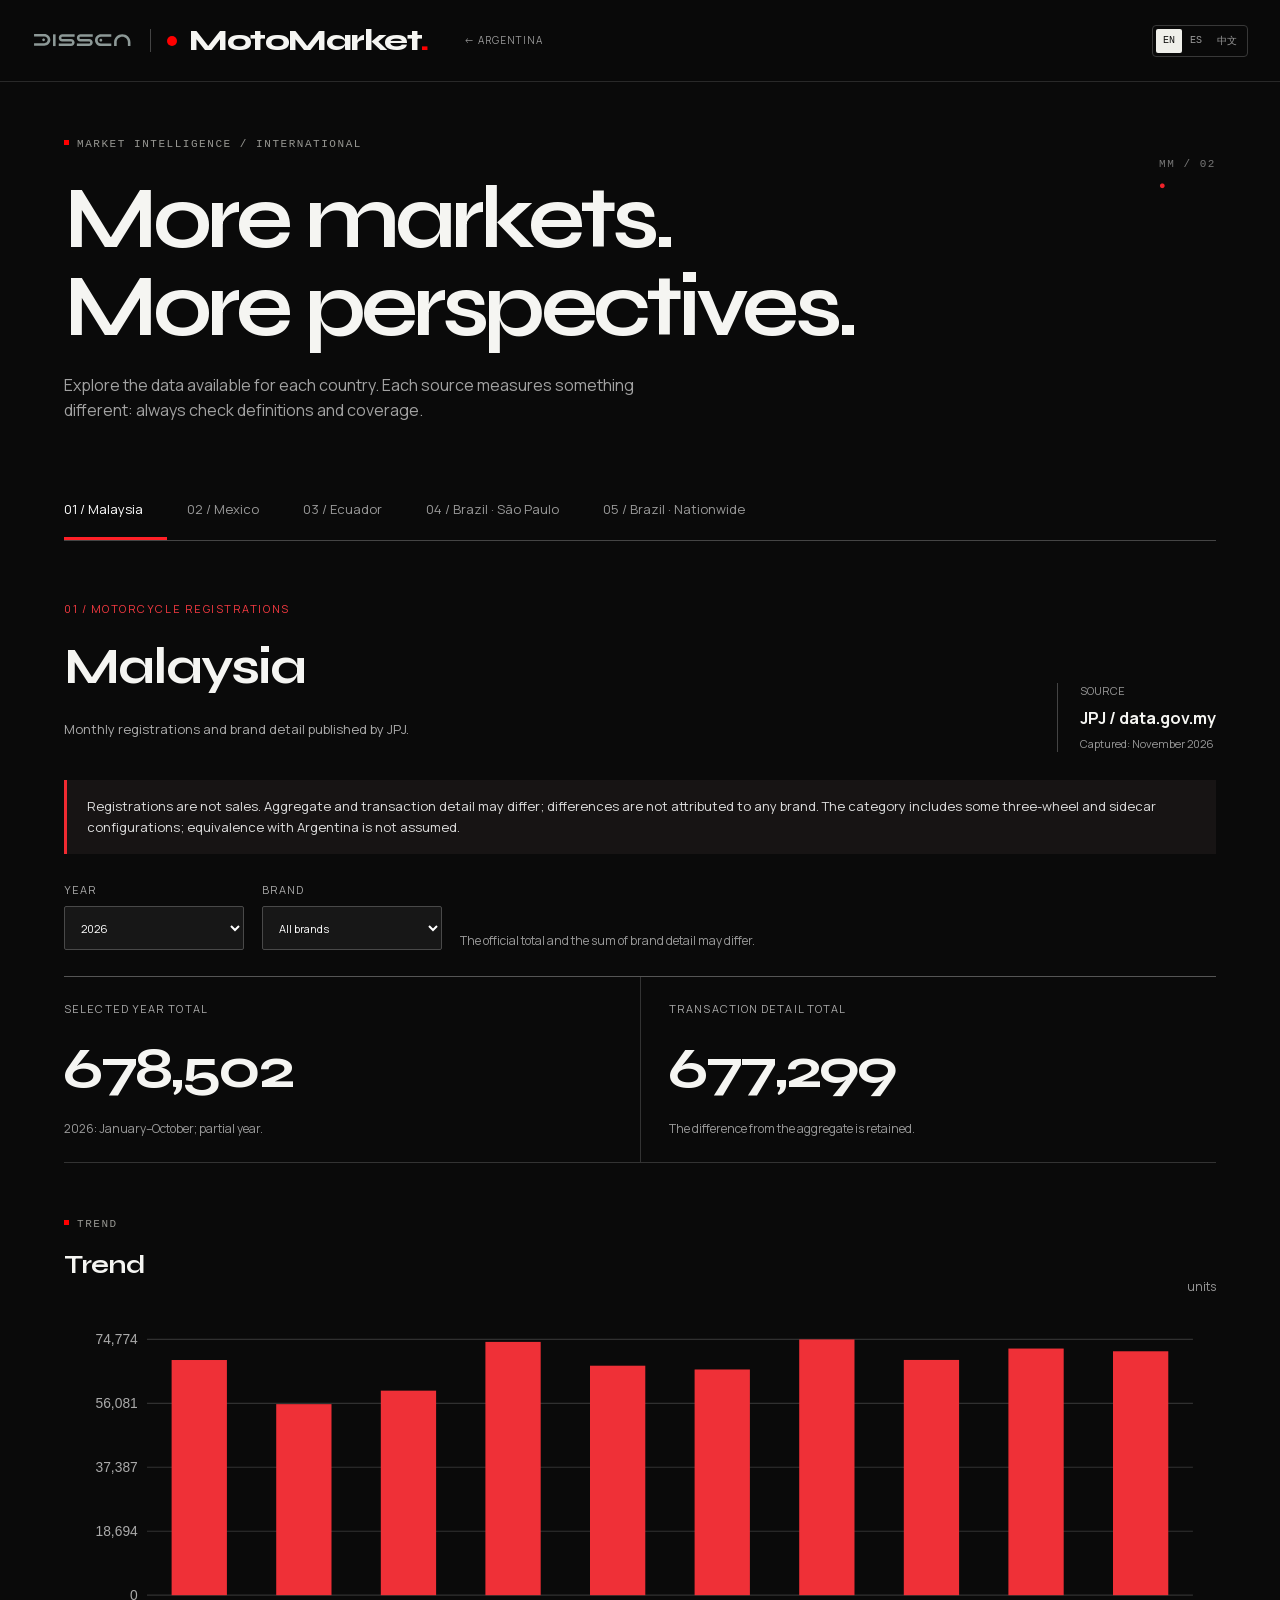
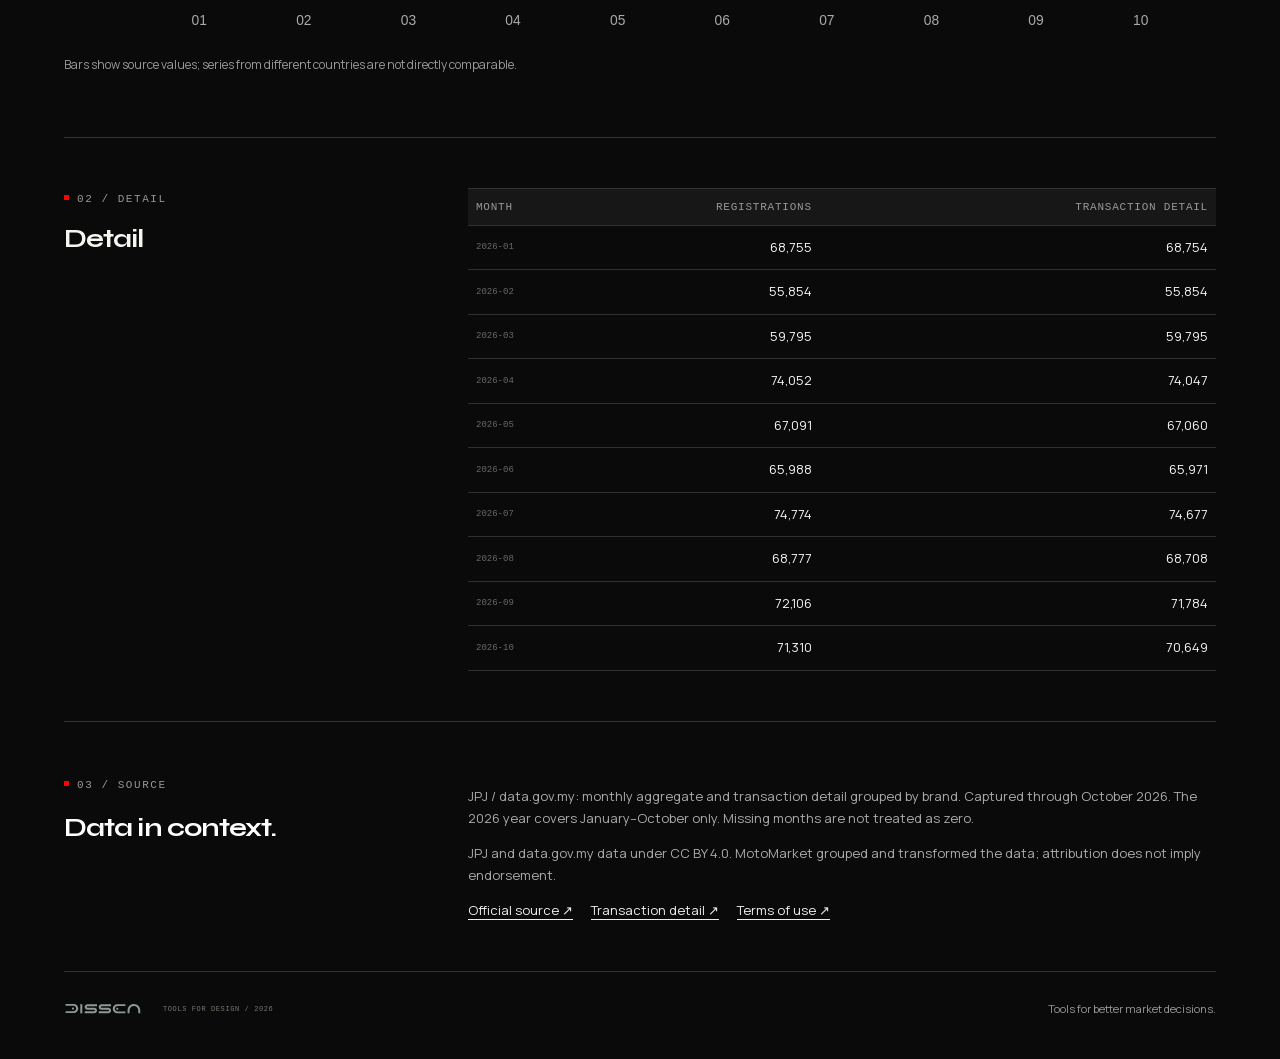
==== commit c5eced68: "Incorporar el parque nacional de Brasil por mes, categoría y estado" ====
--- a/mercados/index.html
+++ b/mercados/index.html
@@ -1,9 +1,9 @@
 <!doctype html>
 <html lang="es"><head><meta charset="utf-8"><meta name="viewport" content="width=device-width, initial-scale=1"><meta name="theme-color" content="#0a0a0a"><title>MotoMarket · International markets</title><link rel="stylesheet" href="../app.css?v=20261104-argentina1"><link rel="stylesheet" href="markets.css?v=20261121-br1"><link rel="icon" href="data:image/svg+xml,%3Csvg xmlns='http://www.w3.org/2000/svg' viewBox='0 0 64 64'%3E%3Ccircle cx='32' cy='32' r='18' fill='%23ff0000'/%3E%3C/svg%3E"></head>
 <body><header class="topbar"><div class="brand-lockup"><img class="header-studio-logo" src="../dissen.svg" alt="Dissen Studio"><span class="brand-divider" aria-hidden="true"></span><a class="wordmark" id="homeLogo" href="../"><span class="brand-dot"></span><span>MotoMarket<span class="wordmark-period">.</span></span></a></div><nav class="primary-nav"><a id="back" href="../">← Argentina</a></nav><div class="top-actions"><div class="language" aria-label="Language"><button data-lang="en">EN</button><button data-lang="es">ES</button><button data-lang="zh">中文</button></div></div></header>
-<main class="markets-shell"><a id="backMobile" class="back-mobile" href="../">← Argentina</a><div class="eyebrow" id="eyebrow"></div><div class="intro"><div><h1 id="headline"></h1><p id="intro"></p></div><span class="index">MM / 02<br><b>●</b></span></div><nav class="market-nav" aria-label="Markets"><button data-market="my">01 / Malaysia</button><button data-market="mx">02 / México</button><button data-market="ec">03 / Ecuador</button><button data-market="br">04 / Brasil · São Paulo</button></nav>
+<main class="markets-shell"><a id="backMobile" class="back-mobile" href="../">← Argentina</a><div class="eyebrow" id="eyebrow"></div><div class="intro"><div><h1 id="headline"></h1><p id="intro"></p></div><span class="index">MM / 02<br><b>●</b></span></div><nav class="market-nav" aria-label="Markets"><button data-market="my">01 / Malaysia</button><button data-market="mx">02 / México</button><button data-market="ec">03 / Ecuador</button><button data-market="br">04 / Brasil · São Paulo</button><button data-market="br-national">05 / Brasil</button></nav>
 <section class="market-head"><div><p class="market-kicker" id="marketKicker"></p><h2 id="marketTitle"></h2><p id="marketDescription"></p></div><div class="source-mark"><small id="sourceLabel"></small><strong id="sourceName"></strong><span id="coverage"></span></div></section>
-<div class="notice" id="notice"></div><section class="control-row"><label for="year"><span id="yearLabel"></span><select id="year"></select></label><label id="brandControl" for="brand"><span id="brandLabel"></span><select id="brand"></select></label><div class="selection-note" id="selectionNote"></div></section>
+<div class="notice" id="notice"></div><section class="control-row"><label for="year"><span id="yearLabel"></span><select id="year"></select></label><label id="brandControl" for="brand"><span id="brandLabel"></span><select id="brand"></select></label><label id="areaControl" for="area" hidden><span id="areaLabel"></span><select id="area"></select></label><div class="selection-note" id="selectionNote"></div></section>
 <section class="metric-grid"><article><small id="metricLabel"></small><strong id="metricValue">—</strong><span id="metricSub"></span></article><article><small id="secondLabel"></small><strong id="secondValue">—</strong><span id="secondSub"></span></article></section>
 <section class="graphic"><div class="section-heading"><div><span class="eyebrow" id="chartKicker"></span><h2 id="chartTitle"></h2></div><span id="chartUnit"></span></div><div class="chart-wrap"><svg id="chart" role="img" viewBox="0 0 1000 280" preserveAspectRatio="xMidYMid meet"></svg></div><p class="chart-note" id="chartNote"></p></section>
-<section class="details"><div><span class="eyebrow" id="detailsKicker"></span><h2 id="tableTitle"></h2></div><div class="table-wrap"><table><thead id="tableHead"></thead><tbody id="tableBody"></tbody></table></div></section><section class="method"><div><span class="eyebrow" id="methodKicker"></span><h2 id="methodTitle"></h2></div><div><p id="methodText"></p><p id="licenseText"></p><div id="sourceLinks"></div></div></section><footer><span class="studio-signature"><img src="../dissen.svg" alt="Dissen Studio"><span>TOOLS FOR DESIGN / 2026</span></span><span id="footerText"></span></footer></main><script src="markets.js?v=20261121-br1" defer></script></body></html>
+<section class="details"><div><span class="eyebrow" id="detailsKicker"></span><h2 id="tableTitle"></h2></div><div class="table-wrap"><table><thead id="tableHead"></thead><tbody id="tableBody"></tbody></table></div></section><section class="method"><div><span class="eyebrow" id="methodKicker"></span><h2 id="methodTitle"></h2></div><div><p id="methodText"></p><p id="licenseText"></p><div id="sourceLinks"></div></div></section><footer><span class="studio-signature"><img src="../dissen.svg" alt="Dissen Studio"><span>TOOLS FOR DESIGN / 2026</span></span><span id="footerText"></span></footer></main><script src="markets.js?v=20261121-nacional1" defer></script></body></html>
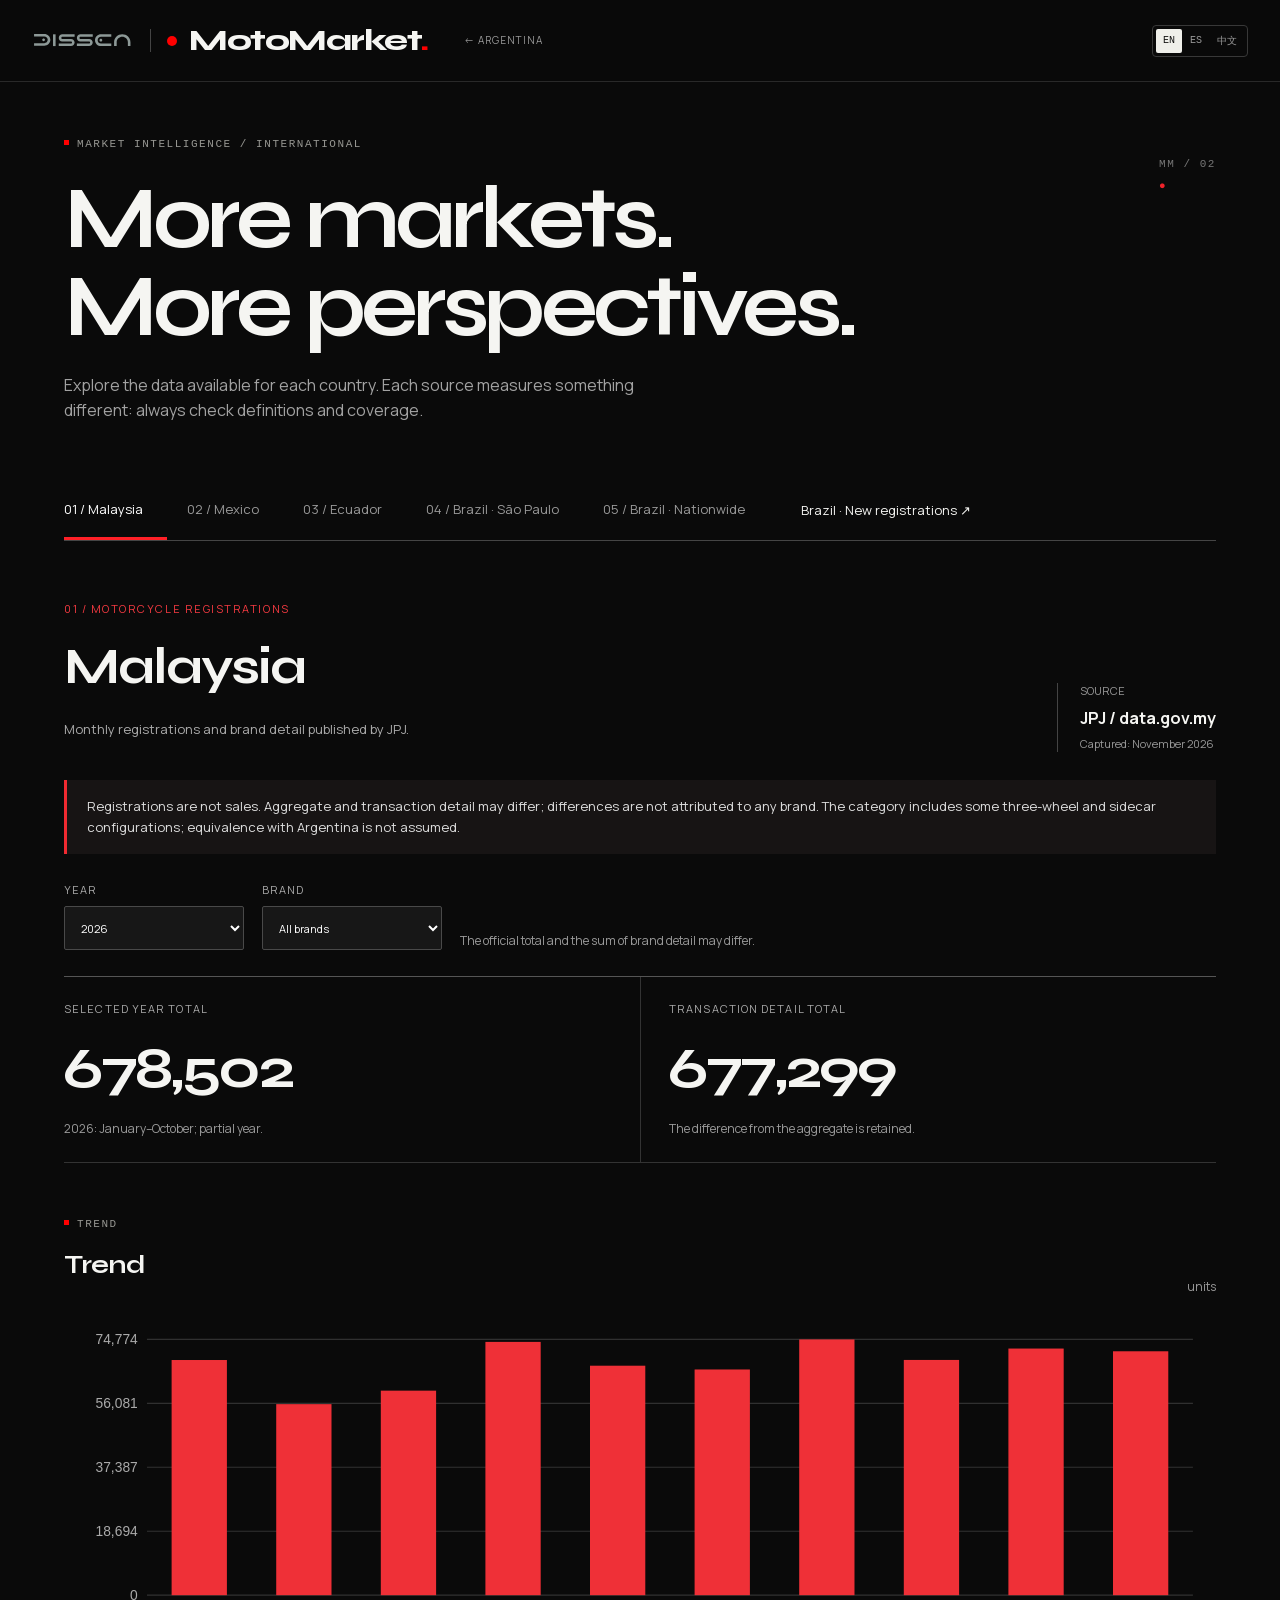
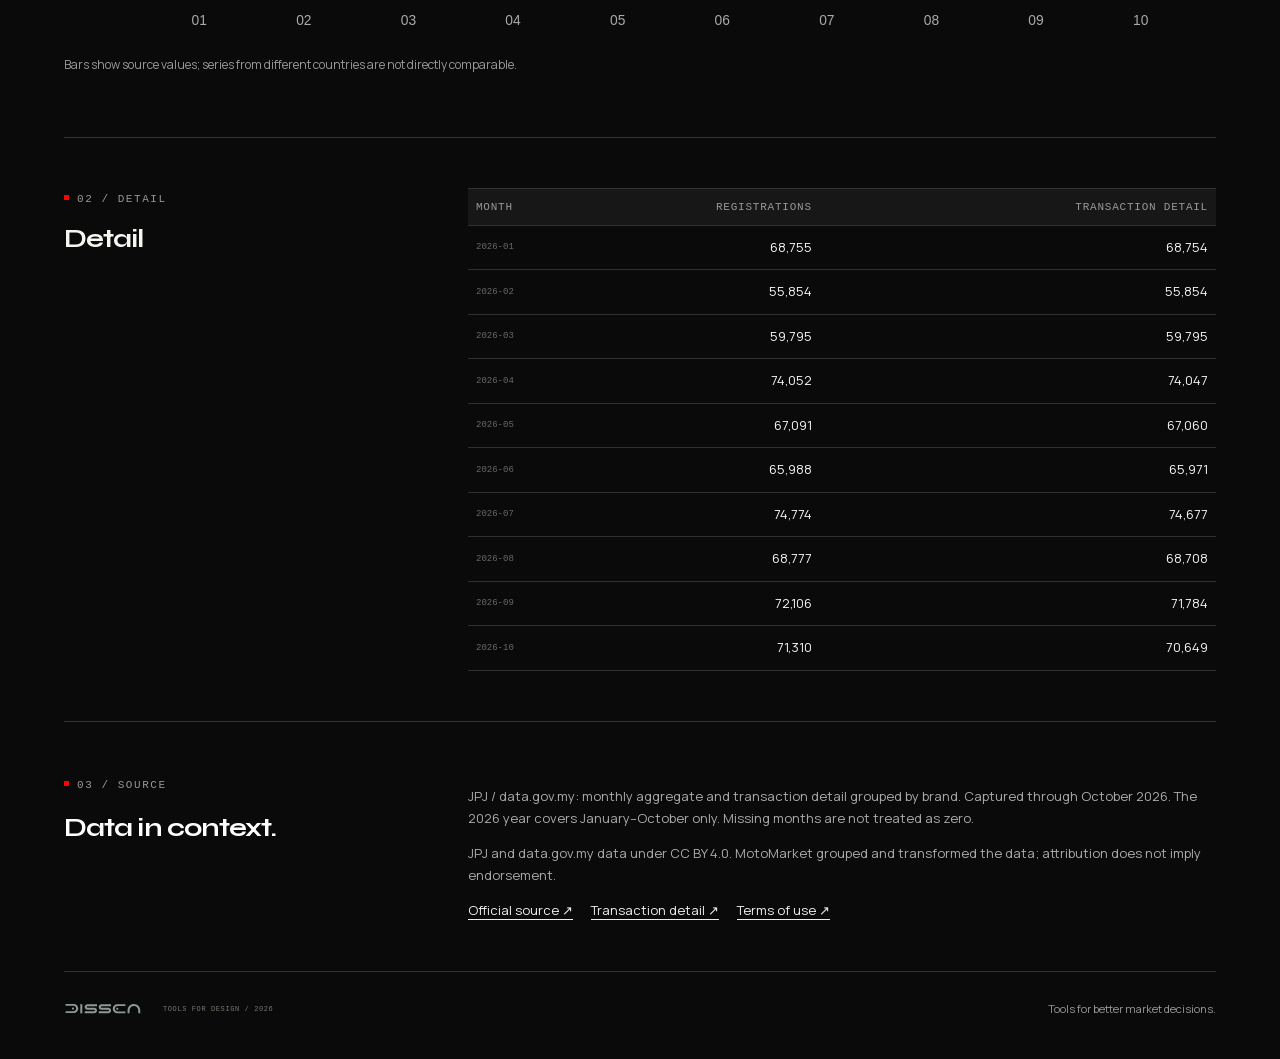
==== commit 37bee57c: "Consultar patentamientos de motos de Brasil por marca y modelo" ====
--- a/mercados/index.html
+++ b/mercados/index.html
@@ -1,9 +1,9 @@
 <!doctype html>
 <html lang="es"><head><meta charset="utf-8"><meta name="viewport" content="width=device-width, initial-scale=1"><meta name="theme-color" content="#0a0a0a"><title>MotoMarket · International markets</title><link rel="stylesheet" href="../app.css?v=20261104-argentina1"><link rel="stylesheet" href="markets.css?v=20261121-br1"><link rel="icon" href="data:image/svg+xml,%3Csvg xmlns='http://www.w3.org/2000/svg' viewBox='0 0 64 64'%3E%3Ccircle cx='32' cy='32' r='18' fill='%23ff0000'/%3E%3C/svg%3E"></head>
 <body><header class="topbar"><div class="brand-lockup"><img class="header-studio-logo" src="../dissen.svg" alt="Dissen Studio"><span class="brand-divider" aria-hidden="true"></span><a class="wordmark" id="homeLogo" href="../"><span class="brand-dot"></span><span>MotoMarket<span class="wordmark-period">.</span></span></a></div><nav class="primary-nav"><a id="back" href="../">← Argentina</a></nav><div class="top-actions"><div class="language" aria-label="Language"><button data-lang="en">EN</button><button data-lang="es">ES</button><button data-lang="zh">中文</button></div></div></header>
-<main class="markets-shell"><a id="backMobile" class="back-mobile" href="../">← Argentina</a><div class="eyebrow" id="eyebrow"></div><div class="intro"><div><h1 id="headline"></h1><p id="intro"></p></div><span class="index">MM / 02<br><b>●</b></span></div><nav class="market-nav" aria-label="Markets"><button data-market="my">01 / Malaysia</button><button data-market="mx">02 / México</button><button data-market="ec">03 / Ecuador</button><button data-market="br">04 / Brasil · São Paulo</button><button data-market="br-national">05 / Brasil</button></nav>
+<main class="markets-shell"><a id="backMobile" class="back-mobile" href="../">← Argentina</a><div class="eyebrow" id="eyebrow"></div><div class="intro"><div><h1 id="headline"></h1><p id="intro"></p></div><span class="index">MM / 02<br><b>●</b></span></div><nav class="market-nav" aria-label="Markets"><button data-market="my">01 / Malaysia</button><button data-market="mx">02 / México</button><button data-market="ec">03 / Ecuador</button><button data-market="br">04 / Brasil · São Paulo</button><button data-market="br-national">05 / Brasil</button><a id="newRegistrations" href="patentamientos/" style="display:inline-flex;align-items:center;padding:12px;color:inherit;white-space:nowrap">Brasil · Patentamientos ↗</a></nav>
 <section class="market-head"><div><p class="market-kicker" id="marketKicker"></p><h2 id="marketTitle"></h2><p id="marketDescription"></p></div><div class="source-mark"><small id="sourceLabel"></small><strong id="sourceName"></strong><span id="coverage"></span></div></section>
 <div class="notice" id="notice"></div><section class="control-row"><label for="year"><span id="yearLabel"></span><select id="year"></select></label><label id="brandControl" for="brand"><span id="brandLabel"></span><select id="brand"></select></label><label id="areaControl" for="area" hidden><span id="areaLabel"></span><select id="area"></select></label><div class="selection-note" id="selectionNote"></div></section>
 <section class="metric-grid"><article><small id="metricLabel"></small><strong id="metricValue">—</strong><span id="metricSub"></span></article><article><small id="secondLabel"></small><strong id="secondValue">—</strong><span id="secondSub"></span></article></section>
 <section class="graphic"><div class="section-heading"><div><span class="eyebrow" id="chartKicker"></span><h2 id="chartTitle"></h2></div><span id="chartUnit"></span></div><div class="chart-wrap"><svg id="chart" role="img" viewBox="0 0 1000 280" preserveAspectRatio="xMidYMid meet"></svg></div><p class="chart-note" id="chartNote"></p></section>
-<section class="details"><div><span class="eyebrow" id="detailsKicker"></span><h2 id="tableTitle"></h2></div><div class="table-wrap"><table><thead id="tableHead"></thead><tbody id="tableBody"></tbody></table></div></section><section class="method"><div><span class="eyebrow" id="methodKicker"></span><h2 id="methodTitle"></h2></div><div><p id="methodText"></p><p id="licenseText"></p><div id="sourceLinks"></div></div></section><footer><span class="studio-signature"><img src="../dissen.svg" alt="Dissen Studio"><span>TOOLS FOR DESIGN / 2026</span></span><span id="footerText"></span></footer></main><script src="markets.js?v=20261121-nacional1" defer></script></body></html>
+<section class="details"><div><span class="eyebrow" id="detailsKicker"></span><h2 id="tableTitle"></h2></div><div class="table-wrap"><table><thead id="tableHead"></thead><tbody id="tableBody"></tbody></table></div></section><section class="method"><div><span class="eyebrow" id="methodKicker"></span><h2 id="methodTitle"></h2></div><div><p id="methodText"></p><p id="licenseText"></p><div id="sourceLinks"></div></div></section><footer><span class="studio-signature"><img src="../dissen.svg" alt="Dissen Studio"><span>TOOLS FOR DESIGN / 2026</span></span><span id="footerText"></span></footer></main><script src="markets.js?v=20261121-emplacamentos" defer></script></body></html>
